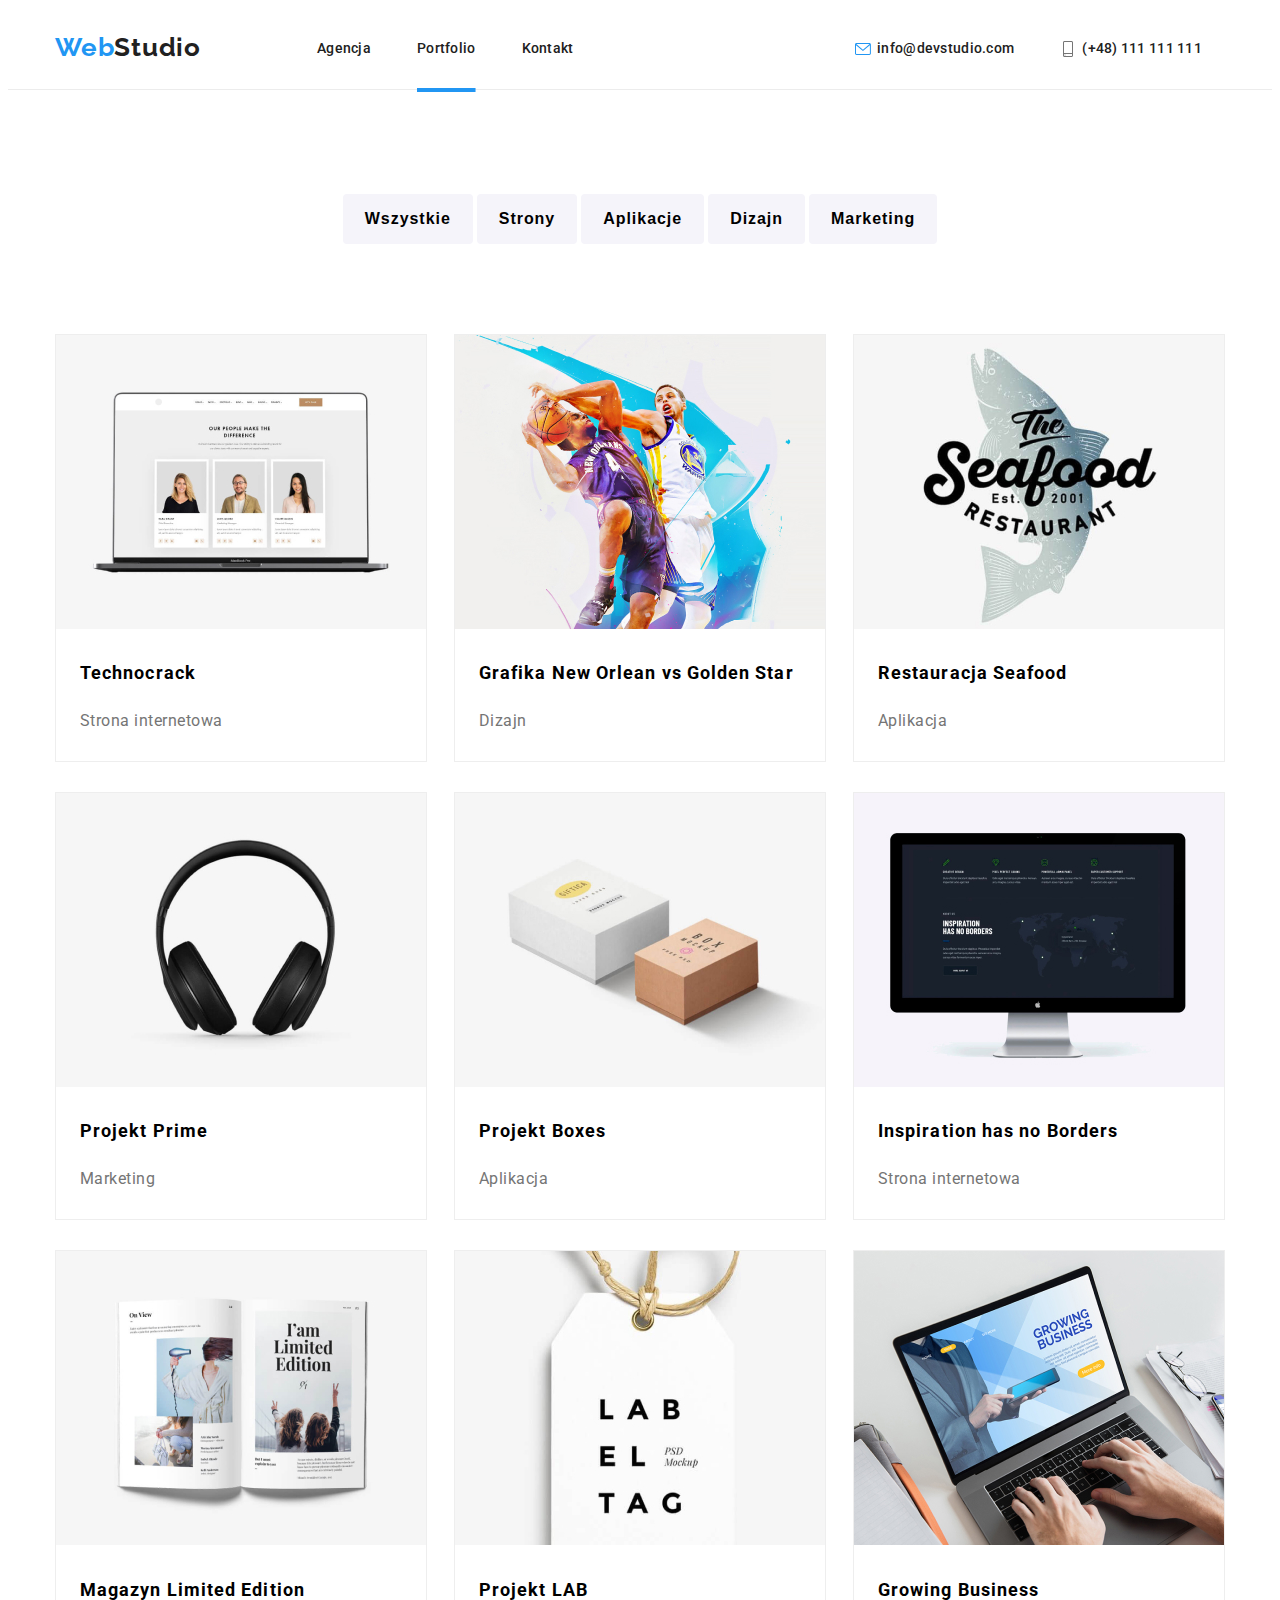
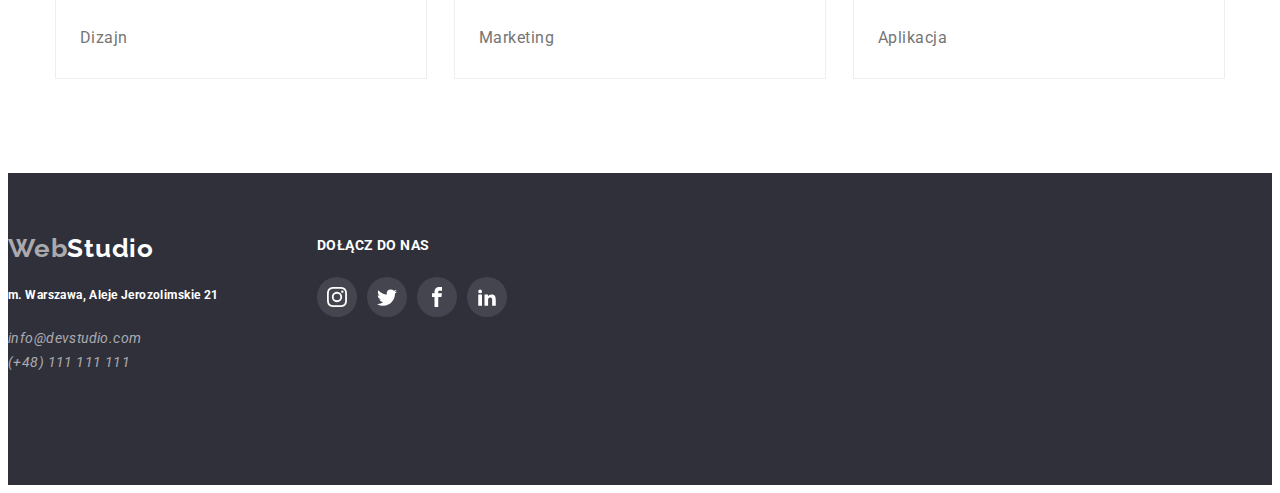
==== portfolio.html @ a9af8d02 "Add files via upload" ====
<!DOCTYPE html>
<html lang="en">
<head>
  <meta charset="UTF-8" />
  <meta http-equiv="X-UA-Compatible" content="IE=edge" />
  <meta name="viewport" content="width=device-width, initial-scale=1.0" />
  <link rel="stylesheet" href="./css/styles.css" />
  <title>Portfolio</title>
  <link rel="preconnect" href="https://fonts.googleapis.com" />
  <link rel="preconnect" href="https://fonts.gstatic.com" crossorigin />
  <link rel="stylesheet" href="node_modules/modern-normalize/modern-normalize.css">
  <link href="https://fonts.googleapis.com/css2?family=Roboto:wght@400;500;700;900&display=swap" rel="stylesheet" />
  <link href="https://fonts.googleapis.com/css2?family=Raleway:wght@700&display=swap" rel="stylesheet" />
</head>

<body>
  <header class="header-boxin">
    <div class="container">
      <a href="index.html" class="logo">Web<span class="logo-color">Studio</span></a>
      <nav>
        <ul class="menu">
          <li class="liitem"><a href="index.html" class="menu-item">Agencja</a></li>
          <li class="liitem active"><a href="portfolio.html" class="menu-item">Portfolio</a></li>
          <li class="liitem"><a href="index.html" class="menu-item">Kontakt</a></li>
        </ul>
      </nav>
      <section class="contact-header">
        <a href="mailto:info@devstudio.com" class="menu-item">
          <svg class="nav-icon">
            <use href="./images/icons.svg#icon-envelope"></use>
          </svg>info@devstudio.com</a>
        <a href="tel:+48111111111" class="menu-item">
          <svg class="nav-icon">
            <use href="./images/icons.svg#icon-smartphone"></use>
          </svg>(+48) 111 111 111</a>
      </section>
    </div>
</header> 
<main class="container">
    <section class="filters">
      <button type="button" class="filter-single">Wszystkie</button>
      <button type="button" class="filter-single">Strony</button>
      <button type="button" class="filter-single">Aplikacje</button>
      <button type="button" class="filter-single">Dizajn</button>
      <button type="button" class="filter-single">Marketing</button>
    </section>
  <div class="pi container">
    <ul>
      <li class="portfolio-item">
        <figure class="portfolio-info">
          <img src="images/technocrack.jpg" alt="Technocrack strona internetowa" width="370" height="294" />
          <div class="pinfo">
            <div class="cta">Technocrack jest popularną platformą wykorzystywaną do rozpowszechniania
              koronawirusa. Firmy wykorzystują tę platformę do celów szpiegowskich i ataków na niezabezpieczone serwery konkurencji
            </div>
          </div>
          <figcaption>
            <h5 class="portfolio-title">Technocrack</h5>
            <span>Strona internetowa</span>
          </figcaption>
        </figure>
      </li>
      <li class="portfolio-item">
        <figure>
          <img src="images/basketball.jpg" alt="basketball new orlean vs golden star" width="370" height="294" />
          <div class="pinfo">
            <div class="cta">Technocrack jest popularną platformą wykorzystywaną do rozpowszechniania
              koronawirusa. Firmy wykorzystują tę platformę do celów szpiegowskich i ataków na niezabezpieczone serwery
              konkurencji
            </div>
          </div><figcaption>
            <h5 class="portfolio-title">Grafika New Orlean vs Golden Star</h5>
            <span>Dizajn</span>
            <div class="pinfo">
              <div class="cta">Technocrack jest popularną platformą wykorzystywaną do rozpowszechniania
                koronawirusa. Firmy wykorzystują tę platformę do celów szpiegowskich i ataków na niezabezpieczone serwery
                konkurencji
              </div>
            </div>
          </figcaption>
        </figure>
      </li>
      <li class="portfolio-item">
        <figure>
          <img src="images/seafood.jpg" alt="seafood restaurant" width="370" height="294" />
          <figcaption>
            <h5 class="portfolio-title">Restauracja Seafood</h5>
            <span>Aplikacja</span>
            <div class="pinfo">
              <div class="cta">Technocrack jest popularną platformą wykorzystywaną do rozpowszechniania
                koronawirusa. Firmy wykorzystują tę platformę do celów szpiegowskich i ataków na niezabezpieczone serwery
                konkurencji
              </div>
            </div>
          </figcaption>
        </figure>
      </li>
      <li class="portfolio-item">
        <figure>
          <img src="images/imgheadphones.jpg" alt="headphones sluchawki na uszy" width="370" height="294" />
          <figcaption>
            <h5 class="portfolio-title">Projekt Prime</h5>
            <span>Marketing</span>
            <div class="pinfo">
              <div class="cta">Technocrack jest popularną platformą wykorzystywaną do rozpowszechniania
                koronawirusa. Firmy wykorzystują tę platformę do celów szpiegowskich i ataków na niezabezpieczone serwery
                konkurencji
              </div>
            </div>
          </figcaption>
        </figure>
      </li>
      <li class="portfolio-item">
        <figure>
          <img src="images/imgbox.jpg" alt="projekt boxes projekt pudełka" width="370" height="294" />
          <figcaption>
            <h5 class="portfolio-title">Projekt Boxes</h5>
            <span>Aplikacja</span>
            <div class="pinfo">
              <div class="cta">Technocrack jest popularną platformą wykorzystywaną do rozpowszechniania
                koronawirusa. Firmy wykorzystują tę platformę do celów szpiegowskich i ataków na niezabezpieczone serwery
                konkurencji
              </div>
            </div>
          </figcaption>
        </figure>
      </li>
      <li class="portfolio-item">
        <figure>
          <img src="images/imginspiration.jpg" alt="monitor" width="370" height="294" />
          <figcaption>
            <h5 class="portfolio-title">Inspiration has no Borders</h5>
            <span>Strona internetowa</span>
            <div class="pinfo">
              <div class="cta">Technocrack jest popularną platformą wykorzystywaną do rozpowszechniania
                koronawirusa. Firmy wykorzystują tę platformę do celów szpiegowskich i ataków na niezabezpieczone serwery
                konkurencji
              </div>
            </div>
          </figcaption>
        </figure>
      </li>
      <li class="portfolio-item">
        <figure>
          <img src="images/imgmagazyn.jpg" alt="magazyn limitowana edycja" width="370" height="294" />
          <figcaption>
            <h5 class="portfolio-title">Magazyn Limited Edition</h5>
            <span>Dizajn</span>
            <div class="pinfo">
              <div class="cta">Technocrack jest popularną platformą wykorzystywaną do rozpowszechniania
                koronawirusa. Firmy wykorzystują tę platformę do celów szpiegowskich i ataków na niezabezpieczone serwery
                konkurencji
              </div>
            </div>
          </figcaption>
        </figure>
      </li>
      <li class="portfolio-item">
        <figure>
          <img src="images/imgprojectlab.jpg" alt="projekt lab" width="370" height="294" />
          <figcaption>
            <h5 class="portfolio-title">Projekt LAB</h5>
            <span>Marketing</span>
            <div class="pinfo">
              <div class="cta">Technocrack jest popularną platformą wykorzystywaną do rozpowszechniania
                koronawirusa. Firmy wykorzystują tę platformę do celów szpiegowskich i ataków na niezabezpieczone serwery
                konkurencji
              </div>
            </div>
          </figcaption>
        </figure>
      </li>
      <li class="portfolio-item">
        <figure>
          <img src="images/imggrowinglaptop.jpg" alt="rozwijajacy sie biznes" width="370" height="294" />
          <figcaption>
            <h5 class="portfolio-title">Growing Business</h5>
            <span>Aplikacja</span>
            <div class="pinfo">
              <div class="cta">Technocrack jest popularną platformą wykorzystywaną do rozpowszechniania
                koronawirusa. Firmy wykorzystują tę platformę do celów szpiegowskich i ataków na niezabezpieczone serwery
                konkurencji
              </div>
            </div>
          </figcaption>
        </figure>
      </li>
    </ul>
</div>
  </main>
<footer class="footer-box">
  <section>
    <a href="index.html" class="logo">Web<span class="logo-color">Studio</span></a>

    <h5>m. Warszawa, Aleje Jerozolimskie 21</h5>
    <address>
      <a href="mailto:info@devstudio.com" class="menu-foitem">info@devstudio.com</a><br />
      <a href="tel:+48111111111" class="menu-foitem">(+48) 111 111 111</a><br />
    </address>
  </section>
  <section class="jointous">
    DOŁĄCZ DO NAS
    <div class="joinsocial">
      <a href="#">
        <svg>
          <use href="./images/icons.svg#icon-instagram"></use>
        </svg></a>
      <a href="#">
        <svg>
          <use href="./images/icons.svg#icon-twitter"></use>
        </svg></a>
      <a href="#">
        <svg>
          <use href="./images/icons.svg#icon-facebook"></use>
        </svg></a>
      <a href="#">
        <svg>
          <use href="./images/icons.svg#icon-linkedin2"></use>
        </svg></a>
    </div>
  </section>
</footer>
<script src="./js/modal.js"></script>
</body>

</html>
---- css/styles.css ----
:root {
    --brand-color: #212121;
    --item-color: #2196f3;
    --link-color: #757575;
    --second-background: #f5f4fa;
    --third-background: #2f303a;
}

body {
    font-size: 14px;
    background-color: #ffffff;
    font-family: Roboto, sans-serif;
}

.container {
    width: 1170px;
    margin: auto;
}

ul {
    padding: 0;
    margin: 0;
}

.highlight {
  position: absolute;
  top: 47px;
  width: 100%;
  height: 4px;
  background-color: #2196F3;
  border-radius: 2px;
  z-index: -1;
}


nav {
    padding-top: 32px;
    padding-bottom: 32px;
    justify-content: center;
    flex-grow: 3;
}

.nav-icon {
    vertical-align: middle;
    margin-right: 6px;
    width: 16px;
    height: 16px;
    display: inline;
}


.menu .menu-item,
.contact-header .menu-item {
    margin: 0px 23px;
    display: block;
    color: var(--brand-color);
    font-weight: 500;
    font-size: 14px;
    line-height: 16px;
    letter-spacing: 0.02em;
}

.contact-header {

    color: #757575;
    padding-top: 32px;
    padding-bottom: 32px;
    display: flex;
}

.menu {
    list-style: none;
    border-radius: 4px;
    background-color: #ffffff;
    display: flex;
}


.menu .liitem {
    color: var(--brand-color);
        font-weight: 500;
        font-size: 14px;
        line-height: 16px;
        letter-spacing: 0.02em;
}

.menu.liitem:not(:last-child) {
    margin-right: 10px;

}

.header-boxin .container {
    display: flex;
    flex-direction: row;
}


.footer-box .container {
    display: flex;
    flex-direction: row;
}

.header-boxin {
    border-bottom-style: solid;
    border-bottom-width: 1px;
    border-bottom-color: #ECECEC;
}

main {
    flex-grow: 3;
}

.main-box {
    bottom: 94px;
    top: 94px;
}

.main-box ul {
    padding-top: 94px;
    list-style-type: none;
    width: auto;
    flex-direction: row;
    display: flex;
    justify-content: space-around;  
}

.lorem ul {
    list-style: none;
}

.lorem h2 {
    font-size: 14px;
    line-height: 16px;
    text-transform: uppercase;
    color:#212121;
}

.lorem p {
    font-weight: 400;
    font-size: 14px;
    line-height: 24px;
    letter-spacing: 0.03px;
    color: #757575;
}

.wwd {
    padding-top: 94px;
    padding-bottom: 50px;
    bottom: 94px;
    font-size: 36px;
    color: #212121;
    text-align: center;
}

.wwdp {
    align-content: space-between 30px;
    height: 386px;
}

.wwdp ul {
    list-style: none;
    flex-direction: row;
    display: flex;
    justify-content: space-around;
}

.wwdp li {
    position: relative;
}

.wwdp li img {
    display: block;
}


.wwdimg {
    display: flex;
    margin: 0;
}

.wwdimg h1 {
    margin: 0;
    width: 370px;
    height: 70px;
    position: absolute;
    bottom: 0;
    display:flex;
    border: 0px solid;
    align-items: center;
    justify-content: center;
    color: #ffffff;
    font-weight: 700;
    font-size: 14px;
    line-height: 16px;
    text-align: center;
    letter-spacing: 0.03em;
    text-transform: uppercase;
    background: rgba(47, 48, 58, 0.8);
}

.team-background {
    background: #F5F4FA;
}

.team-background li:hover,
.team-background li:focus {
    box-shadow: 0px 2px 1px 0px rgba(0, 0, 0, 0.2);
    -webkit-box-shadow: 0px 2px 1px 0px rgba(0, 0, 0, 0.2);
    -moz-box-shadow: 0px 2px 1px 0px rgba(0, 0, 0, 0.2);
}

.team {
    padding-top: 94px;
    padding-bottom: 50px;
    position: center;
    height: 42px;    
    font-size: 36px;
    color: #212121;
    text-align: center;
}


.team li {
    width: 270px;
}

.teamp li figure {
    padding: 0;
    margin: 0;
}


.teamp ul {
    justify-content: space-between;
    margin-block-start: 0;
    margin-block-end: 0;
    list-style-type: none;
    flex-direction: row;
    display: flex;
    padding-bottom: 90px;
}


.team-social {
    justify-content: space-evenly;
    display: flex;
}

.team-social a:link {
    padding: 10px;
    display: flex;
    justify-content: center;
    align-items: center;
}

.team-social a:focus,
.team-social a:hover {
    background-color: #2196f3;
    border-radius: 20px;
}

.team-social a:focus svg,
.team-social a:hover svg {
    fill: #ffffff;
}

.team-social svg{
    fill: #afb1bb;
    left: 0.04px;
    width: 20px;
    height: 20px;
}


.ourclients {
    display: block;
    justify-content: center;
    font-size: 36px;
    line-height: 42px;
    text-align: center;
    letter-spacing: 0.03em;
}


.clients .container{
    padding-top: 94px;
    padding-bottom: 94px;
}

.clients-icon {
    display: flex;
    justify-content: space-between;
    fill: #afb1bb;
}

.clients-icon svg {
    display: inline;
    width: 170px;
    height: 92px;
    border: 1px solid #AFB1B8;
    border-radius: 4px;
    --color1: #AFB1B8:
}

.clients-icon a:link {
    justify-content: center;
    align-items: center;
    display: flex;
}

.clients-icon a:focus,
.clients-icon a:hover {
    border: 1px solid #2196f3;
    border-radius: 4px;
}

.clients-icon a:focus svg,
.clients-icon a:hover svg {
    border: 1px solid #2196F3;
    fill: #2196f3;
}

.jointous {
    padding-left: 70px;
    display: block;
    font-weight: 700;
    font-size: 14px;
    letter-spacing: 0.03em;
}

.jointonews {
    display: inline;
    padding-left: 70px;
}

.send {
    padding-left: 520px;
    bottom: 40px;
    z-index: 1;
    display: block;
    position: relative;
    fill: #FFFFFF;    
}

.jointonews h1 {
    font-size: 14px;
        line-height: 16px;
        font-weight: 700;
        letter-spacing: 0.03em;
        text-transform: uppercase;
        padding-bottom: 20px;
        margin: 0;
}

.jointonews input[type="text"] {
    display: inline;
    width: 358px;
    height: 50px;
    color: rgba(255, 255, 255, 0.6);
    background-color: rgba(47, 48, 58, 1);
    border: 1px solid rgba (255, 255, 255, 0.3);
}

.jointonews input[type="submit"] {
    padding-right: 50px;
    z-index: 2;
    margin-left: 12px;
    padding-top: 10px;
    font-weight: 700;
    font-size: 16px;
    line-height: 30px;
    display: inline;
    letter-spacing: 0.06em;
    width: 200px;
    height: 50px;
    background-color: #2196F3;
    color: rgba(255, 255, 255, 1);
}


.joinsocial {
    padding-top: 20px;
    display: flex;
    justify-content: space-between;
    fill: #afb1bb;
    }

.joinsocial a:link {
    background: rgba(255, 255, 255, 0.1);
    padding: 10px;
    margin-right: 10px;
    display: flex;
    justify-content: space-between;
    border-radius: 22px;
}

.joinsocial svg {
    fill: #ffffff;
    left: 0.04px;
    width: 20px;
    height: 20px;
}

.joinsocial a:focus,
.joinsocial a:hover {
    background: #2196F3;
    border-radius: 22px;
    fill: #2196f3;
}

.joinsocial a:focus svg,
.joinsocial a:hover svg {
    fill: #FFFFFF;
}



.boxunderphoto figcaption {
    padding-top: 30px;
}


.boxunderphoto{
    text-align: center;
    background: #FFFFFF;
    box-shadow: 0px 1px 3px rgba(0, 0, 0, 0.12), 0px 1px 1px rgba(0, 0, 0, 0.14), 0px 2px 1px rgba(0, 0, 0, 0.2);
    border-radius: 0px 0px 4px 4px;
    flex-direction: row;
    display: flex;
    padding-bottom: 30px;
}

h3 span {
    padding: 30px;
    font-weight: 500;
        font-size: 16px;
        line-height: 19px;
        text-align: center;
        letter-spacing: 0.03em;
        color: #212121;
}

h3 {
        font-weight: 400;
        font-size: 16px;
        line-height: 19px;
        text-align: center;
        letter-spacing: 0.03em;
        color: #757575;
}

a:link {
    color: rgba(255, 255, 255, 0.6);
    text-decoration: none;
}

a:visited {
    text-decoration: none;
}

a:active {
    color: #2196F3;
    text-decoration: underline solid;
}


a:hover {
    color: #2196F3;
    text-decoration: underline solid #2196F3;

}

.feature-icon {
    justify-content: space-evenly;
    align-items: center;
    width: 270px;
    height: 120px;
    background-color: #f5f4f4;
    border-radius: 4px;
    display: flex;
    margin-bottom: 30px;
}

.feature-icon svg {
    width: 70px;
    height: 70px;
    display: block;
}


.footer-box {
    display: flex;
    font-family: 'Roboto';
    font-style: normal;
    font-weight: 400;
    font-size: 14px;
    line-height: 24px;    
    letter-spacing: 0.03em;
    color: #FFFFFF;
    height: 252px;
    background-color: #2f303a;
    padding-top: 60px;
    margin: auto;
}

.effect {
    background-size: cover;
    background-repeat: no-repeat;
    background-image: linear-gradient(to bottom, rgba(47, 48, 58, 0.4), rgba(47, 48, 58, 0.4)), url('../images/background.svg');
    padding-top: 200px;
    padding-bottom: 200px;
    align-items: center;
    top: 80px;
    left: 0px;
    font-size: 44px;
    text-align: center;
    letter-spacing: 0.06em;
    text-transform: uppercase;
    color: #ffffff;
}

button {
    text-align: center;
    margin: auto;
    width: 200px;
    height: 50px;
    border-radius: 4px;
    border: none;
    font-weight: 700;
    font-size: 16px;
    letter-spacing: 0.06em;
    background-color: #2196f3;
    color: #ffffff;
}

header .logo {
    padding-top: 24px;
    padding-bottom: 25px;
    padding-right: 93px;    
    align-items: center;
    font-family: 'Raleway';
    font-weight: 700;
    font-size: 26px;
    line-height: 1.19;
    letter-spacing: 0.03em;
    color: var(--item-color);
}

.logo {
    padding-top: 24px;
    padding-bottom: 25px;
    padding-right: 93px;
    align-items: center;
    font-family: 'Raleway';
    font-weight: 700;
    font-size: 26px;
    line-height: 1.19;
    letter-spacing: 0.03em;
    color: var(--item-color);
}
.logo-color {
    color: var(--brand-color);
}

.footer-box .logo-color {
    color: #FFFFFF;
}

.footer-boxpf .logo-color {
    color: #FFFFFF;
}

a.menu-liitem {
    color: var(--brand-color);
    font-weight: 500;
    font-size: 14px;
    line-height: 16px;
    letter-spacing: 0.02em;
}


.menu .menu-item, .contact-header .menu-item, li.active .menu-item {
    margin: 0px 23px;
    display: block;
    color: #212121;
    font-weight: 500;
    font-size: 14px;
    line-height: 16px;
    letter-spacing: 0.02em;
}

a.menu-item:focus, a.menu-item:hover,
li.active a {
    text-decoration: underline solid #2196F3;
    text-underline-offset: 35px;
    text-decoration-thickness: 4px;
}


.menu-item::after {
    content: '';
    position: absolute;
    width: 58px;
    height: 4px;
    bottom: 32px;
    top: 78px;
    border-radius: 2px;
    display: block;
}

a.menu-item:focus,
a.menu-item:hover {
    text-decoration: underline solid #2196F3;
    text-underline-offset: 35px;
    text-decoration-thickness: 4px;
}

.portfolio-item {
    position: relative;
    box-sizing: border-box;
    border: 1px solid #EEEEEE;
    padding-bottom: 30px;
}

.portfolio-item .container {
    align-items: baseline;
    position: absolute;
    display: flex;
    font-size: 16px;
    font-weight: 400;
}

.portfolio-item figure {
    text-align: left;
    line-height: 19px;
    display: contents;
    padding-bottom: 30px;
}

.portfolio-title {
    padding: 0 24px;
    display: flex;
    justify-content: left;
    font-size: 18px;
    font-weight: 700;
    line-height: 18px;
    letter-spacing: 0.06em;
}

.portfolio-item span {
    padding: 0 24px;
    font-style: normal;
    font-weight: 400;
    font-size: 16px;
    line-height: 15px;
    letter-spacing: 0.03em;
    color: #757575;
}

.portfolio-item:hover div.cta ,
.portfolio-item:focus div.cta {
    display: flex;
    background-color: rgba(33, 150, 243, 0.9);
    height: 294px;
    transition-timing-function: cubic-bezier(0.1, 0.7, 1.0, 0.1);
    animation-duration: 250ms;
}


.portfolio-info {
       display: block;
       margin: 0;
}

.pinfo .cta {
    display: table-cell;
        vertical-align: middle;
}


.portfolio-item div.cta {
    margin: 0;
    left: 0;
    right: 0;
    bottom: 0;
    top: 0;
    position: absolute;
    display: none;
    color: #ffffff;
}

.cta {
    display: flex;
    text-align: left;
    padding: 0 24px;
    font-family: 'Roboto';
    font-style: normal;
    font-weight: 400;
    font-size: 18px;
    line-height: 28px;
    letter-spacing: 0.03em;
    align-items: center;
    animation-name: open;
}

@-webkit-keyframes open {
    0% {
        -webkit-transform: scaleY(0.4);
        transform: scaleY(0.4);
        -webkit-transform-origin: 0% 100%;
        transform-origin: 0% 100%;
    }

    100% {
        -webkit-transform: scaleY(1);
        transform: scaleY(1);
        -webkit-transform-origin: 0% 100%;
        transform-origin: 0% 100%;
    }
}

@keyframes open {
    0% {
        -webkit-transform: scaleY(0.4);
        transform: scaleY(0.4);
        -webkit-transform-origin: 0% 100%;
        transform-origin: 0% 100%;
    }

    100% {
        -webkit-transform: scaleY(1);
        transform: scaleY(1);
        -webkit-transform-origin: 0% 100%;
        transform-origin: 0% 100%;
    }
}


.pi li {
    margin-top: 30px;
    list-style-type: none;
}

.pi ul {
    align-content: space-between;
    flex-wrap: wrap;
    display: flex;
    justify-content: space-between;
    padding-bottom: 94px;
}

.filters {
    padding-top: 100px;
    padding-bottom: 56px;
    display: flex;
    justify-content: center;
}

.filter-single {
    background-color: var(--second-background);
    border: none;
    width: auto;
    color: black;
    padding: 6px 22px;
    text-align: center;
    text-decoration: var(--text-decoration);
    display: block;
    border-radius: 4px;
    font-size: 16px;
    margin: 4px 2px;
    cursor: pointer;
}

.portfolio-item:focus,
.portfolio-item:hover {
    box-shadow: 1px 4px 6px 0px rgba(0, 0, 0, 0.16);
        -webkit-box-shadow: 1px 4px 6px 0px rgba(0, 0, 0, 0.16);
        -moz-box-shadow: 1px 4px 6px 0px rgba(0, 0, 0, 0.16);
}

.filter-single:focus,
.filter-single:hover {
    box-shadow: 0px 2px 2px 0px rgba(0, 0, 0, 0.12);
        -webkit-box-shadow: 0px 2px 2px 0px rgba(0, 0, 0, 0.12);
        -moz-box-shadow: 0px 2px 2px 0px rgba(0, 0, 0, 0.12);
    text-decoration: underline #2196F3;
    color: #ffffff;
    background-color: #2196f3;
    border-radius: 6px;
}

.backdrop {
    position: fixed;
    left: 0;
    top: 0;
    width: 100%;
    height: 100%;
    background-color: rgba(0, 0, 0, 0.5);
}

.modal {
    position: absolute;
    top: 50%;
    left: 50%;
    transform: translate(-50%, -50%);
    width: 528px;
    min-height: 581px;
    background-color: #fff;
}

.close-btn {
    background: rgba(0, 0, 0, 0.2);
    position: absolute;
    top: 8px;
    right: 8px;
    width: 30px;
    height: 30px;
    color: #212121;
    background-color: #fff;
    border: 1px solid rgba(0, 0, 0, 0.1);
    border-radius: 50%;
    cursor: pointer;
}

.is-hidden {
    pointer-events: none;
    visibility: hidden;
    opacity: 0;
    transform: translate(-50%) translateY(-50%) scale(0) rotate(0deg)
    skew(40deg, 40deg);
}

.modal {
    padding: 30px;
}

.modal h1 {
    font-family: 'Roboto';
    font-style: normal;
    font-weight: 700;
    font-size: 20px;
    line-height: 23px;
    text-align: center;
    letter-spacing: 0.03em;
    padding-bottom: 12px;
}

.modal input[type=text], select {
  width: 448px;
  padding: 12px 20px;
  margin: 10px 0;
  display: flex;
}

.modal input[type=submit] {
  display: inline;
  width: 200px;
  margin: 8px 164px;
}
 
.leavecomment  {
    border: 1px solid #ccc;
    padding: 12px 16px;
    margin: 10px 2px;
    width: 448px;
    position: relative;
    text-align: left;
    height: 120px;
    resize: none;
    color: rgba(117, 117, 117, 0.5)
}

.modal input[type=submit]:hover {
  background-color: #2196F3;
}

.modal textarea:focus, input:focus {
    outline: 1px solid rgba(33, 150, 243, 1);
}

input.test {
    background: url(/images/icons.svg#icon-facebook);
    box-sizing: border-box;
    color: #2196F3;
    fill: #2196f3;
}

/** GLOBALNE STYLE DLA CAŁEJ STRONY */

input[type=submit] {
    display: inline;
    background-color: #2196F3;
    color: white;
    padding: 14px 20px;
    border: none;
    border-radius: 4px;
    cursor: pointer;
}

input[type=text],
select {
    padding: 12px 20px;
    display: flex;
    border: 1px solid #ccc;
    border-radius: 4px;
    box-sizing: border-box;
}
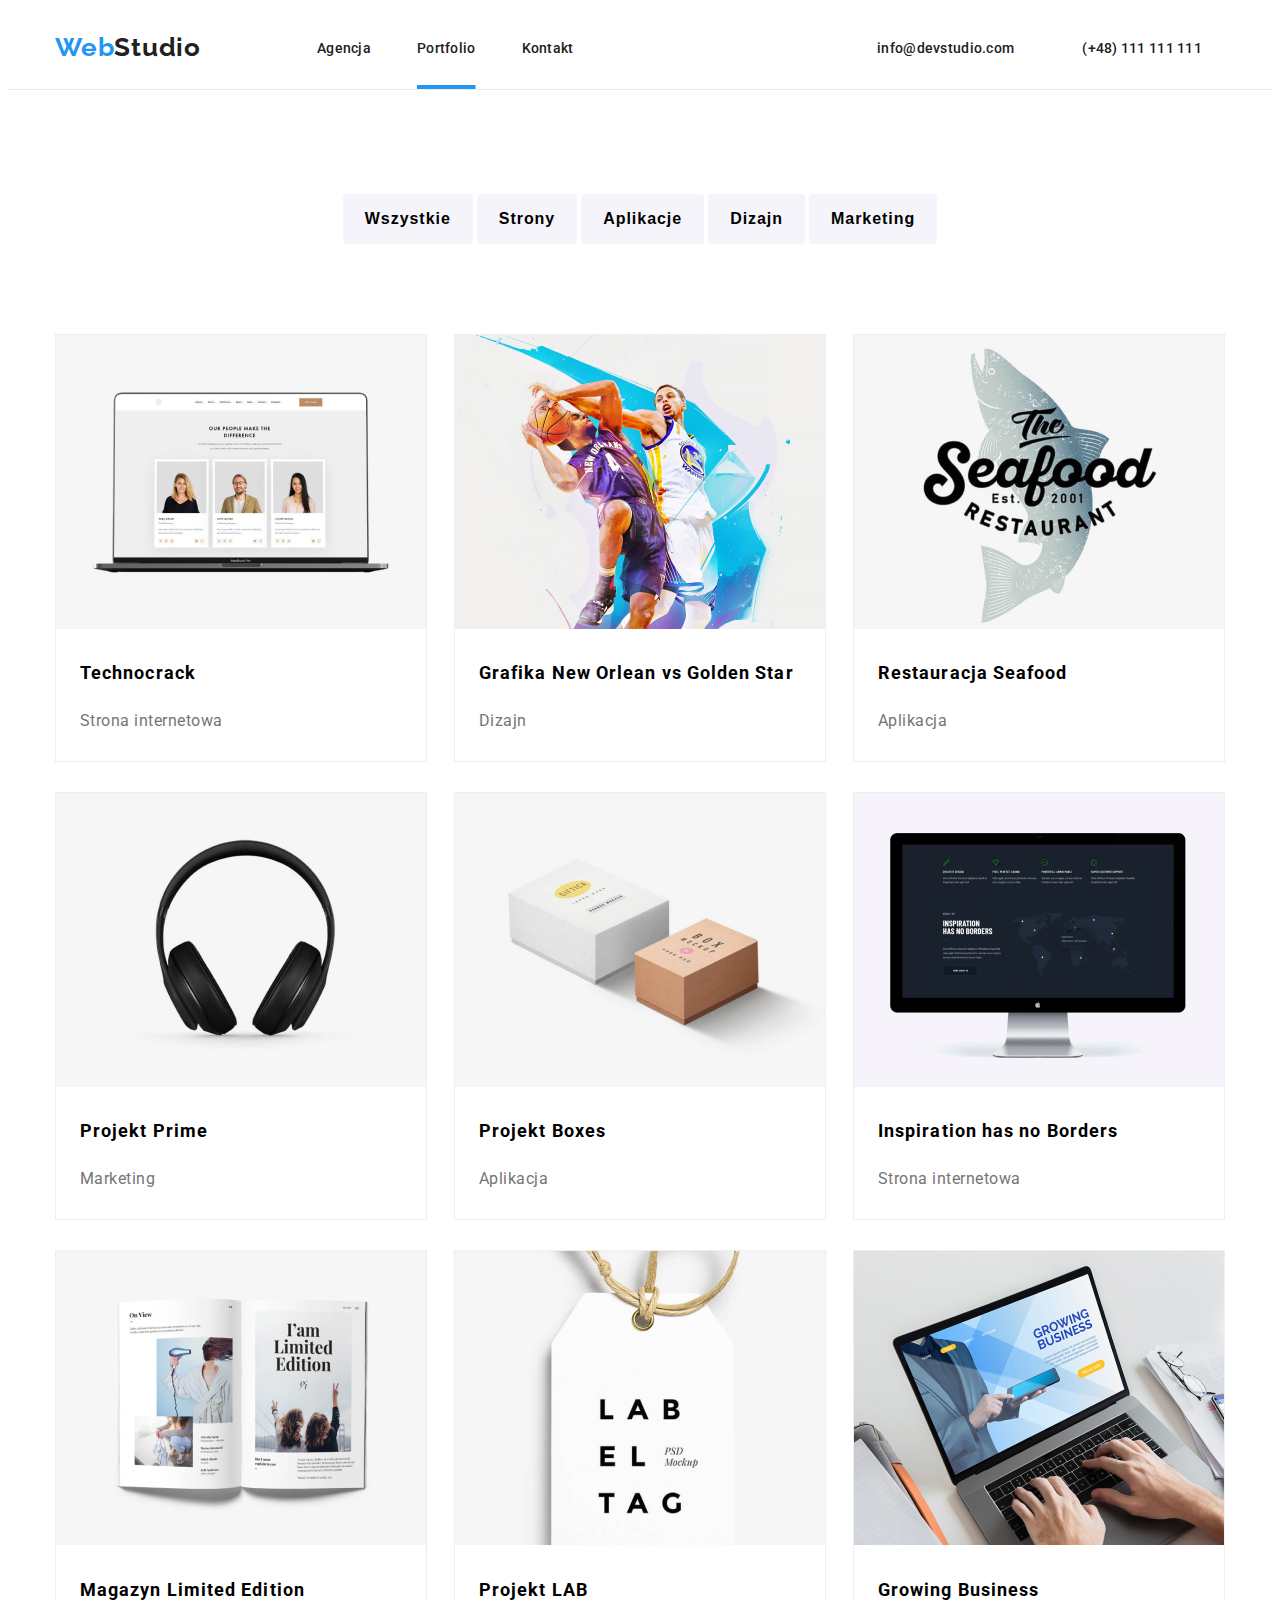
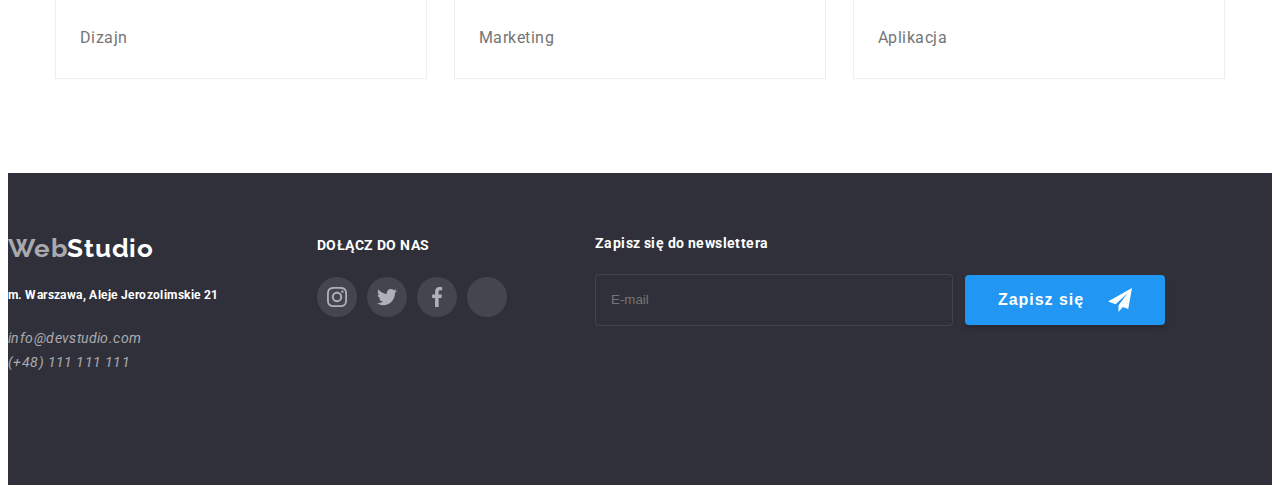
==== commit f0c4e718: "Add files via upload" ====
--- a/portfolio.html
+++ b/portfolio.html
@@ -218,6 +218,20 @@
           <use href="./images/icons.svg#icon-linkedin2"></use>
         </svg></a>
     </div>
+</section>
+<div class="newsletter">
+  <h4 class="footer-header">Zapisz się do newslettera</h4>
+  <form>
+    <label>
+      <input class="newsletter-input" type="email" name="email" placeholder="E-mail" />
+    </label>
+    <button class="newsletter-submit" type="submit">
+      Zapisz się
+      <svg class="newsletter-icon" width="24px" height="24px">
+        <use width="24px" height="24px" href="./images/icons.svg#icon-newsletter"></use>
+      </svg>
+    </button>
+</div>
   </section>
 </footer>
 <script src="./js/modal.js"></script>
--- a/css/styles.css
+++ b/css/styles.css
@@ -4,6 +4,7 @@
     --link-color: #757575;
     --second-background: #f5f4fa;
     --third-background: #2f303a;
+
 }
 
 body {
@@ -328,53 +329,48 @@
     letter-spacing: 0.03em;
 }
 
-.jointonews {
-    display: inline;
-    padding-left: 70px;
-}
-
-.send {
-    padding-left: 520px;
-    bottom: 40px;
-    z-index: 1;
-    display: block;
-    position: relative;
-    fill: #FFFFFF;    
-}
-
-.jointonews h1 {
-    font-size: 14px;
-        line-height: 16px;
-        font-weight: 700;
-        letter-spacing: 0.03em;
-        text-transform: uppercase;
-        padding-bottom: 20px;
-        margin: 0;
-}
-
-.jointonews input[type="text"] {
-    display: inline;
+.newsletter {
+    display: flex;
+    flex-direction: column;
+    margin-left: 78px;
+    margin-top: -20px;
+}
+
+.newsletter>form {
+    display: flex;
+}
+
+.newsletter .newsletter-input {
     width: 358px;
+    height: 52px;
+    color: rgba(255, 255, 255, 0.6);
+    border: 1px solid rgba(117, 117, 117, 0.3);
+    border-radius: 4px;
+    padding: 16px 15px;
+    background-color: transparent;
+}
+
+.newsletter-submit {
+    display: flex;
+    justify-content: center;
+    align-items: center;
+    margin-left: 12px;
+    font-size: 16px;
+    font-weight: 700;
+    line-height: 1.88em;
+    letter-spacing: 0.06em;
+    color: #FFFFFF;
+    background-color: #2196F3;
+    border: none;
+    border-radius: 4px;
+    box-shadow: 0px 4px 4px rgba(0, 0, 0, 0.15);
+    cursor: pointer;
     height: 50px;
-    color: rgba(255, 255, 255, 0.6);
-    background-color: rgba(47, 48, 58, 1);
-    border: 1px solid rgba (255, 255, 255, 0.3);
-}
-
-.jointonews input[type="submit"] {
-    padding-right: 50px;
-    z-index: 2;
-    margin-left: 12px;
-    padding-top: 10px;
-    font-weight: 700;
-    font-size: 16px;
-    line-height: 30px;
-    display: inline;
-    letter-spacing: 0.06em;
     width: 200px;
-    height: 50px;
-    background-color: #2196F3;
-    color: rgba(255, 255, 255, 1);
+}
+
+.newsletter-icon {
+    margin-left: 24px;
 }
 
 
@@ -592,8 +588,9 @@
 a.menu-item:focus, a.menu-item:hover,
 li.active a {
     text-decoration: underline solid #2196F3;
-    text-underline-offset: 35px;
+    text-underline-offset: 32px;
     text-decoration-thickness: 4px;
+    border-radius: 2px;
 }
 
 
@@ -834,6 +831,43 @@
     padding: 30px;
 }
 
+.modal label {
+    margin: 32px;
+}
+
+.iconppl {
+    margin: 22px 42px;
+    box-sizing: border-box;
+    display: flex;
+    position: absolute;
+}
+
+.phone {
+    margin: 22px 42px;
+    box-sizing: border-box;
+    display: flex;
+    position: absolute;
+}
+
+.modal .iconmail {
+    margin: 22px 42px;
+    box-sizing: border-box;
+    display: flex;
+    position: absolute;
+}
+
+.modal-agreement [type="checkbox"] {
+    padding-left: 10px;
+    visibility: hidden;
+    width: 0;
+    height: 0;
+    opacity: 0;
+}
+
+.modal input[type=checkbox] span{
+    padding-left: 10px;
+}
+
 .modal h1 {
     font-family: 'Roboto';
     font-style: normal;
@@ -846,10 +880,21 @@
 }
 
 .modal input[type=text], select {
-  width: 448px;
-  padding: 12px 20px;
-  margin: 10px 0;
+width: 448px;
+height: 40px;
+  padding: 15px 30px;
+  margin: 10px 30px;
   display: flex;
+}
+
+
+.modal input[type=email],
+select {
+    width: 448px;
+    height: 40px;
+    padding: 15px 30px;
+    margin: 10px 30px;
+    display: flex;
 }
 
 .modal input[type=submit] {
@@ -859,10 +904,11 @@
 }
  
 .leavecomment  {
+    border-radius: 4px;
     border: 1px solid #ccc;
     padding: 12px 16px;
-    margin: 10px 2px;
-    width: 448px;
+    margin: 10px 30px;
+    width: 413px;
     position: relative;
     text-align: left;
     height: 120px;
@@ -885,6 +931,59 @@
     fill: #2196f3;
 }
 
+
+.modal-agreement {
+    margin-bottom: 30px;
+    font-weight: 400;
+    line-height: 1.71em;
+    color: rgba(117, 117, 117, 0.5);
+    display: flex;
+    align-items: center;
+    justify-content: center;
+}
+
+.checkmark {
+    border: 1px solid black;
+    border-radius: 2px;
+    transition: background-color 250ms cubic-bezier(0.4, 0, 0.2, 1);
+}
+
+.checkmark-wrapper {
+    display: flex;
+    margin-right: 8px;
+}
+
+.modal-agreement [type="checkbox"] {
+    visibility: hidden;
+    width: 0;
+    height: 0;
+    opacity: 0;
+}
+
+.modal-agreement:has(input:checked) .checkmark {
+    --color1: white;
+    background-color: #2196f3;
+    border: none;
+    border-radius: 2px;
+}
+
+.modal-agreement a {
+    color: #2196F3;
+}
+
+.modal-submit {
+    font-size: 16px;
+    font-weight: 700;
+    line-height: 1.88em;
+    letter-spacing: 0.06em;
+    color: #FFFFFF;
+    background-color: #2196F3;
+    border: none;
+    border-radius: 4px;
+    box-shadow: 0px 4px 4px rgba(0, 0, 0, 0.15);
+    padding: 10px 76px;
+    cursor: pointer;
+}
 /** GLOBALNE STYLE DLA CAŁEJ STRONY */
 
 input[type=submit] {
@@ -904,4 +1003,13 @@
     border: 1px solid #ccc;
     border-radius: 4px;
     box-sizing: border-box;
+}
+
+input[type=email],
+select {
+    padding: 12px 20px;
+    display: flex;
+    border: 1px solid #ccc;
+    border-radius: 4px;
+    box-sizing: border-box;
 }